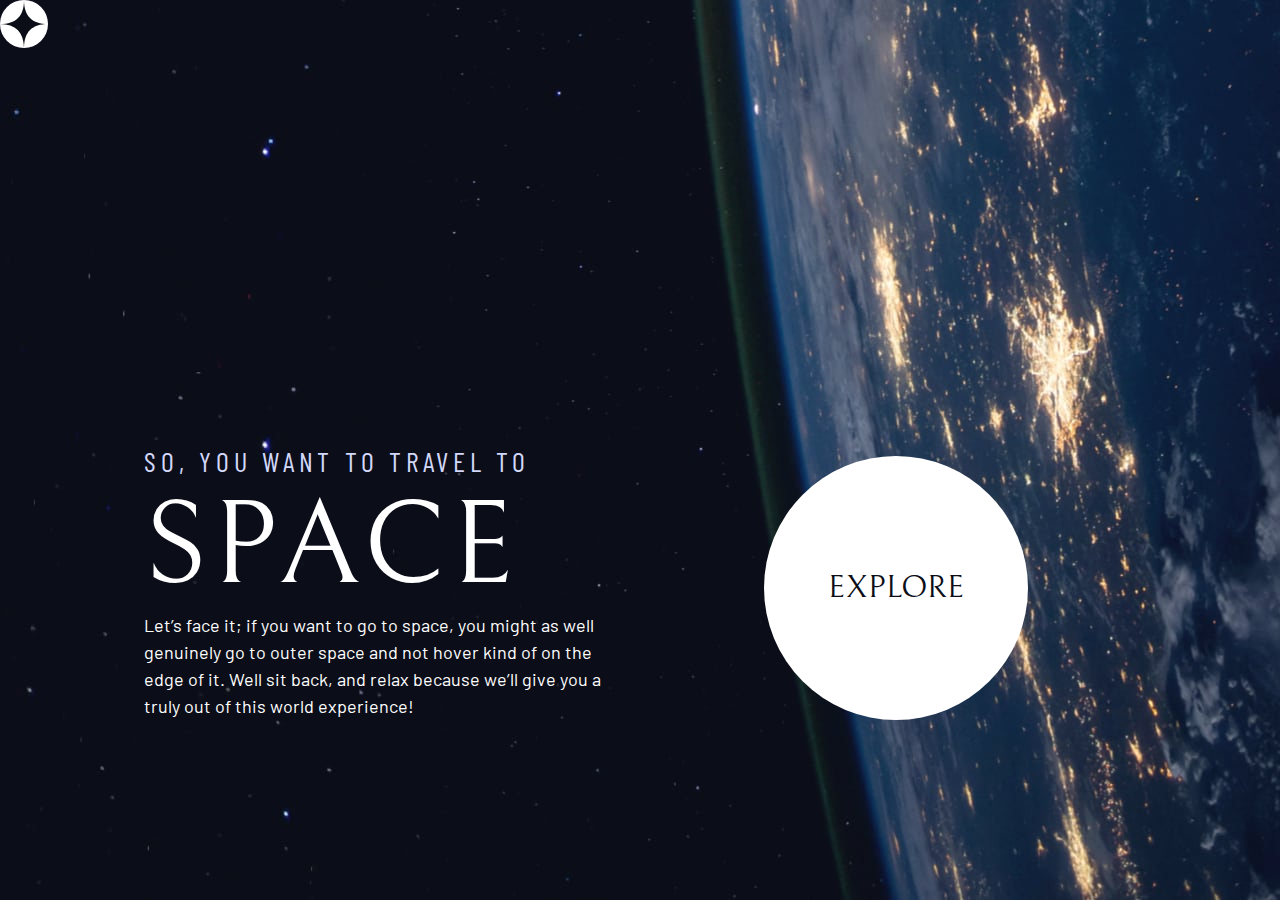
==== index.html @ d6ad4b3d "homepage" ====
<!DOCTYPE html>
<html lang="en">
<head>
  <meta charset="UTF-8">
  <meta name="viewport" content="width=device-width, initial-scale=1.0">

  <link rel="icon" type="image/png" sizes="32x32" href="./assets/favicon-32x32.png">
  <!-- Google fonts -->
  <link rel="preconnect" href="https://fonts.googleapis.com">
  <link rel="preconnect" href="https://fonts.gstatic.com" crossorigin>
  <link href="https://fonts.googleapis.com/css2?family=Barlow+Condensed:wght@400;700&family=Bellefair&family=Barlow:wght@400;700&display=swap"
      rel="stylesheet">
      
  <!-- Our custom CSS -->
  <link rel="stylesheet" href="index.css">
  <title>Frontend Mentor | Space tourism website</title>
</head>
<body class="home">
  
  <header class="primary-header flex">
    <div>
      <img src="./assets/shared/logo.svg" alt="space tourism logo" class="logo">
    </div>
    <!-- <nav>
        <ul class="primary-navigation underline-indicators flex">
            <li class="active"><a class="ff-sans-cond uppercase text-white letter-spacing-2" href="index.html"><span>00</span>Home</a>
            <li><a class="ff-sans-cond uppercase text-white letter-spacing-2" href="destination.html"><span>01</span>Destination</a>
            <li><a class="ff-sans-cond uppercase text-white letter-spacing-2" href="crew.html"><span>02</span>Crew</a>
            <li><a class="ff-sans-cond uppercase text-white letter-spacing-2" href="technology.html"><span>03</span>Technology</a>
        </ul>
    </nav> -->
  </header>

  <div class="grid-container grid-container--home">
    <div>
      <h1 class="text-accent fs-500 ff-sans-cond uppercase letter-spacing-1">So, you want to travel to
      <span class="d-block fs-900 ff-serif text-white">Space</span></h1>
      
      <p>Let’s face it; if you want to go to space, you might as well genuinely go to 
      outer space and not hover kind of on the edge of it. Well sit back, and relax 
      because we’ll give you a truly out of this world experience! </p>
    </div>
    <div>
      <a href="#" class="large-button uppercase ff-serif text-dark bg-white">Explore</a>
    </div>
  </div>

</body>
</html>
---- index.css ----
/* ------------------- */
/* Custom properties   */
/* ------------------- */

:root {
    /* colors */
    --clr-dark: 230 35% 7%;
    --clr-light: 231 77% 90%;
    --clr-white: 0 0% 100%;
    
    /* font-sizes */
    --fs-900: clamp(5rem, 8vw + 1rem, 9.375rem);
    --fs-800: 3.5rem;
    --fs-700: 1.5rem;
    --fs-600: 1rem;
    --fs-500: 1.75rem;
    --fs-400: 0.9375rem;
    --fs-300: 1rem;
    --fs-200: 0.875rem;
    
    /* font-families */
    --ff-serif: "Bellefair", serif;
    --ff-sans-cond: "Barlow Condensed", sans-serif;
    --ff-sans-normal: "Barlow", sans-serif;
}

@media (min-width: 35em) {
    :root {
        --fs-800: 5rem;
        --fs-700: 2.5rem;
        --fs-600: 1.5rem;
        --fs-400: 1rem;
    }
}

@media (min-width: 45em) {
    :root {
        /* font-sizes */
        --fs-800: 6.25rem;
        --fs-700: 3.5rem;
        --fs-600: 2rem;
        --fs-400: 1.125rem;
    }
}


/* ------------------- */
/* Reset               */
/* ------------------- */

/* https://piccalil.li/blog/a-modern-css-reset/ */

/* Box sizing */
*,
*::before,
*::after {
    box-sizing: border-box;
}

/* Reset margins */
body,
h1,
h2,
h3,
h4,
h5,
p,
figure,
picture {
    margin: 0; 
}

h1,
h2,
h3,
h4,
h5,
h6,
p {
    font-weight: 400;
}

/* set up the body */
body {
    font-family: var(--ff-sans-normal);
    font-size: var(--fs-400);
    color: hsl( var(--clr-white) );
    background-color: hsl( var(--clr-dark) );
    line-height: 1.5;
    min-height: 100vh;
    
    display: grid;
    grid-template-rows: min-content 1fr;
}

/* make images easier to work with */
img,
picutre {
    max-width: 100%;
    display: block;
}

/* make form elements easier to work with */
input,
button,
textarea,
select {
    font: inherit;
}

/* remove animations for people who've turned them off */
@media (prefers-reduced-motion: reduce) {  
  *,
  *::before,
  *::after {
    animation-duration: 0.01ms !important;
    animation-iteration-count: 1 !important;
    transition-duration: 0.01ms !important;
    scroll-behavior: auto !important;
  }
}


/* ------------------- */
/* Utility classes     */
/* ------------------- */

/* general */

.flex {
    display: flex;
    gap: var(--gap, 1rem);
}

.grid {
    display: grid;
    gap: var(--gap, 1rem);
}

.d-block {
    display: block;
}

.flow > *:where(:not(:first-child)) {
    margin-top: var(--flow-space, 1rem);
}

.container {
    padding-inline: 2em;
    margin-inline: auto;
    max-width: 80rem;
}

.grid-container {
    text-align: center;
    display: grid;
    place-items: center;
    padding-inline: 1rem;

}

.grid-container * {
    max-width: 50ch;
}

@media (min-width: 45em) {
    .grid-container {
        text-align: left;
        column-gap: var(--container-gap, 2rem);
        grid-template-columns: minmax(1rem, 1fr) repeat(2, minmax(0, 30rem)) minmax(1rem, 1fr);
    }
    
    .grid-container > *:first-child {
        grid-column: 2;
    }

    .grid-container > *:last-child {
        grid-column: 3;
    }
    
    .grid-container--home {
        padding-bottom: max(6rem, 20vh);
        align-items: end;
    }
}


.sr-only {
  position: absolute; 
  width: 1px;
  height: 1px;
  padding: 0;
  margin: -1px; 
  overflow: hidden;
  clip: rect(0, 0, 0, 0);
  white-space: nowrap; /* added line */
  border: 0;
}

/* colors */

.bg-dark { background-color: hsl( var(--clr-dark) );}
.bg-accent { background-color: hsl( var(--clr-light) );}
.bg-white { background-color: hsl( var(--clr-white) );}

.text-dark { color: hsl( var(--clr-dark) );}
.text-accent { color: hsl( var(--clr-light) );}
.text-white { color: hsl( var(--clr-white) );}

/* typography */

.ff-serif { font-family: var(--ff-serif); } 
.ff-sans-cond { font-family: var(--ff-sans-cond); } 
.ff-sans-normal { font-family: var(--ff-sans-normal); } 

.letter-spacing-1 { letter-spacing: 4.75px; } 
.letter-spacing-2 { letter-spacing: 2.7px; } 
.letter-spacing-3 { letter-spacing: 2.35px; } 

.uppercase { text-transform: uppercase; }

.fs-900 { font-size: var(--fs-900); }
.fs-800 { font-size: var(--fs-800); }
.fs-700 { font-size: var(--fs-700); }
.fs-600 { font-size: var(--fs-600); }
.fs-500 { font-size: var(--fs-500); }
.fs-400 { font-size: var(--fs-400); }
.fs-300 { font-size: var(--fs-300); }
.fs-200 { font-size: var(--fs-200); }

.fs-900,
.fs-800,
.fs-700,
.fs-600 {
    line-height: 1.1;
}

.numbered-title {
    font-family: var(--ff-sans-cond);
    font-size: var(--fs-500);
    text-transform: uppercase;
    letter-spacing: 4.72px; 
}

.numbered-title span {
    margin-right: .5em;
    font-weight: 700;
    color: hsl( var(--clr-white) / .25);
}


/* ------------------- */
/* Compontents         */
/* ------------------- */

.large-button {
    font-size: 2rem;
    position: relative;
    z-index: 1;
    display: inline-grid;
    place-items: center;
    padding: 0 2em;
    border-radius: 50%;
    aspect-ratio: 1;
    text-decoration: none;
}

.large-button::after {
    content: '';
    position: absolute;
    z-index: -1;
    width: 100%;
    height: 100%;
    background: hsl( var(--clr-white) / .1);
    border-radius: 50%;
    opacity: 0;
    transition: opacity 500ms linear, transform 750ms ease-in-out;
}
 
.large-button:hover::after,
.large-button:focus::after {
    opacity: 1;
    transform: scale(1.5);
}

.primary-navigation {
    --gap: 8rem;
    --underline-gap: 2rem;
    list-style: none;
    padding: 0;
    margin: 0;
}

.primary-navigation a {
    text-decoration: none;
}

.primary-navigation a > span {
    font-weight: 700;
    margin-right: .5em;
}

.underline-indicators > * {
    cursor: pointer;
    padding: var(--underline-gap, 1rem) 0;
    border: 0;
    border-bottom: .2rem solid hsl( var(--clr-white) / 0 );
}

.underline-indicators > *:hover,
.underline-indicators > *:focus {
    border-color: hsl( var(--clr-white) / .5);
}

.underline-indicators > .active,
.underline-indicators > [aria-selected="true"] {
    color: hsl( var(--clr-white) / 1);
    border-color: hsl( var(--clr-white) / 1); 
}

.tab-list {
    --gap: 2rem;
}

.dot-indicators > * {
    cursor: pointer;
    border: 0;
    border-radius: 50%;
    padding: .5em;
    background-color: hsl( var(--clr-white) / .25);
}
 
.dot-indicators > *:hover,
.dot-indicators > *:focus { 
    background-color: hsl( var(--clr-white) / .5);
}

.dot-indicators > [aria-selected="true"] {
    background-color: hsl( var(--clr-white) / 1); 
}


/* ----------------------------- */
/* Page specific background      */
/* ----------------------------- */
body {
    background-size: cover;
    background-position: bottom center;
}
/* home */
.home {
    background-image: url(./assets/home/background-home-mobile.jpg);
}

@media (min-width: 35rem) {
    .home {
        background-position: center center;
        background-image: url(./assets/home/background-home-tablet.jpg);
    }
}

@media (min-width: 45rem) {
    .home {
        background-image: url(./assets/home/background-home-desktop.jpg);
    }
}
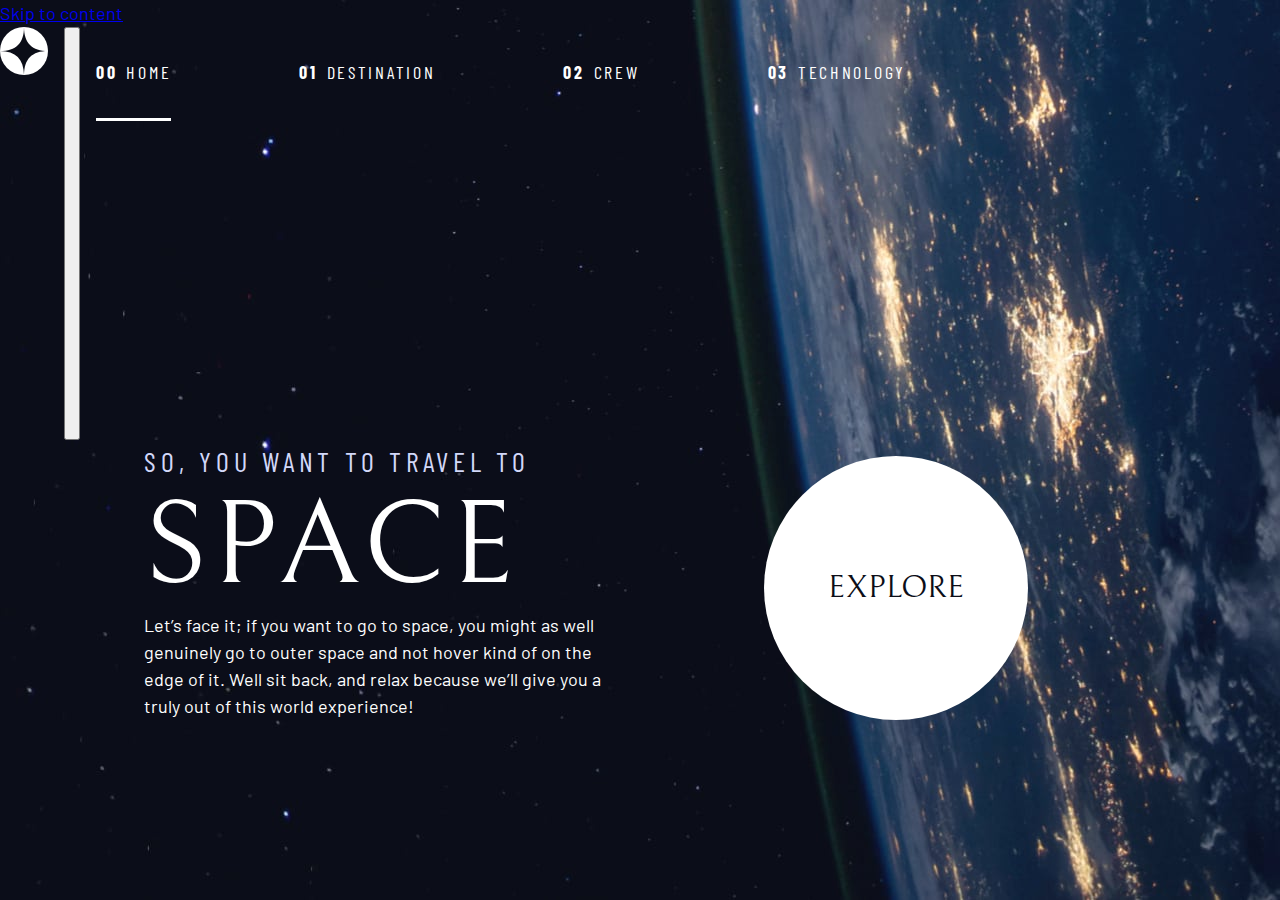
==== commit d1d1e63a: "navlinks" ====
--- a/index.html
+++ b/index.html
@@ -1,49 +1,97 @@
 <!DOCTYPE html>
 <html lang="en">
-<head>
-  <meta charset="UTF-8">
-  <meta name="viewport" content="width=device-width, initial-scale=1.0">
+  <head>
+    <meta charset="UTF-8" />
+    <meta name="viewport" content="width=device-width, initial-scale=1.0" />
 
-  <link rel="icon" type="image/png" sizes="32x32" href="./assets/favicon-32x32.png">
-  <!-- Google fonts -->
-  <link rel="preconnect" href="https://fonts.googleapis.com">
-  <link rel="preconnect" href="https://fonts.gstatic.com" crossorigin>
-  <link href="https://fonts.googleapis.com/css2?family=Barlow+Condensed:wght@400;700&family=Bellefair&family=Barlow:wght@400;700&display=swap"
-      rel="stylesheet">
-      
-  <!-- Our custom CSS -->
-  <link rel="stylesheet" href="index.css">
-  <title>Frontend Mentor | Space tourism website</title>
-</head>
-<body class="home">
-  
-  <header class="primary-header flex">
-    <div>
-      <img src="./assets/shared/logo.svg" alt="space tourism logo" class="logo">
-    </div>
-    <!-- <nav>
-        <ul class="primary-navigation underline-indicators flex">
-            <li class="active"><a class="ff-sans-cond uppercase text-white letter-spacing-2" href="index.html"><span>00</span>Home</a>
-            <li><a class="ff-sans-cond uppercase text-white letter-spacing-2" href="destination.html"><span>01</span>Destination</a>
-            <li><a class="ff-sans-cond uppercase text-white letter-spacing-2" href="crew.html"><span>02</span>Crew</a>
-            <li><a class="ff-sans-cond uppercase text-white letter-spacing-2" href="technology.html"><span>03</span>Technology</a>
+    <link
+      rel="icon"
+      type="image/png"
+      sizes="32x32"
+      href="./assets/favicon-32x32.png"
+    />
+    <!-- Google fonts -->
+    <link rel="preconnect" href="https://fonts.googleapis.com" />
+    <link rel="preconnect" href="https://fonts.gstatic.com" crossorigin />
+    <link
+      href="https://fonts.googleapis.com/css2?family=Barlow+Condensed:wght@400;700&family=Bellefair&family=Barlow:wght@400;700&display=swap"
+      rel="stylesheet"
+    />
+
+    <!-- Our custom CSS -->
+    <link rel="stylesheet" href="index.css" />
+    <title>Frontend Mentor | Space tourism website</title>
+  </head>
+  <body class="home">
+    <a class="skip-to-content " href="#main">Skip to content</a>
+    <header class="primary-header flex">
+      <div>
+        <img
+          src="./assets/shared/logo.svg"
+          alt="space tourism logo"
+          class="logo"
+        />
+      </div>
+      <button class="mobile-nav-toggle" aria-controls="primary-navigation">
+        <span class="sr-only" aria-expanded="false">Menu</span>
+      </button>
+      <nav>
+        <ul
+          id="primary-navigation"
+          class="primary-navigation underline-indicators flex"
+        >
+          <li class="active">
+            <a
+              class="ff-sans-cond uppercase text-white letter-spacing-2"
+              href="index.html"
+              ><span aria-hidden="true">00</span>Home</a
+            >
+          </li>
+          <li>
+            <a
+              class="ff-sans-cond uppercase text-white letter-spacing-2"
+              href="destination-moon.html"
+              ><span aria-hidden="true">01</span>Destination</a
+            >
+          </li>
+          <li>
+            <a
+              class="ff-sans-cond uppercase text-white letter-spacing-2"
+              href="crew-commander.html"
+              ><span aria-hidden="true">02</span>Crew</a
+            >
+          </li>
+          <li>
+            <a
+              class="ff-sans-cond uppercase text-white letter-spacing-2"
+              href="technology.html"
+              ><span aria-hidden="true">03</span>Technology</a
+            >
+          </li>
         </ul>
-    </nav> -->
-  </header>
+      </nav>
+    </header>
 
-  <div class="grid-container grid-container--home">
-    <div>
-      <h1 class="text-accent fs-500 ff-sans-cond uppercase letter-spacing-1">So, you want to travel to
-      <span class="d-block fs-900 ff-serif text-white">Space</span></h1>
-      
-      <p>Let’s face it; if you want to go to space, you might as well genuinely go to 
-      outer space and not hover kind of on the edge of it. Well sit back, and relax 
-      because we’ll give you a truly out of this world experience! </p>
-    </div>
-    <div>
-      <a href="#" class="large-button uppercase ff-serif text-dark bg-white">Explore</a>
-    </div>
-  </div>
+    <main id="main" class="grid-container grid-container--home">
+      <div>
+        <h1 class="text-accent fs-500 ff-sans-cond uppercase letter-spacing-1">
+          So, you want to travel to
+          <span class="d-block fs-900 ff-serif text-white">Space</span>
+        </h1>
 
-</body>
-</html>+        <p>
+          Let’s face it; if you want to go to space, you might as well genuinely
+          go to outer space and not hover kind of on the edge of it. Well sit
+          back, and relax because we’ll give you a truly out of this world
+          experience!
+        </p>
+      </div>
+      <div>
+        <a href="#" class="large-button uppercase ff-serif text-dark bg-white"
+          >Explore</a
+        >
+      </div>
+    </main>
+    <script src="index.js"></script>
+  </body>
+</html>
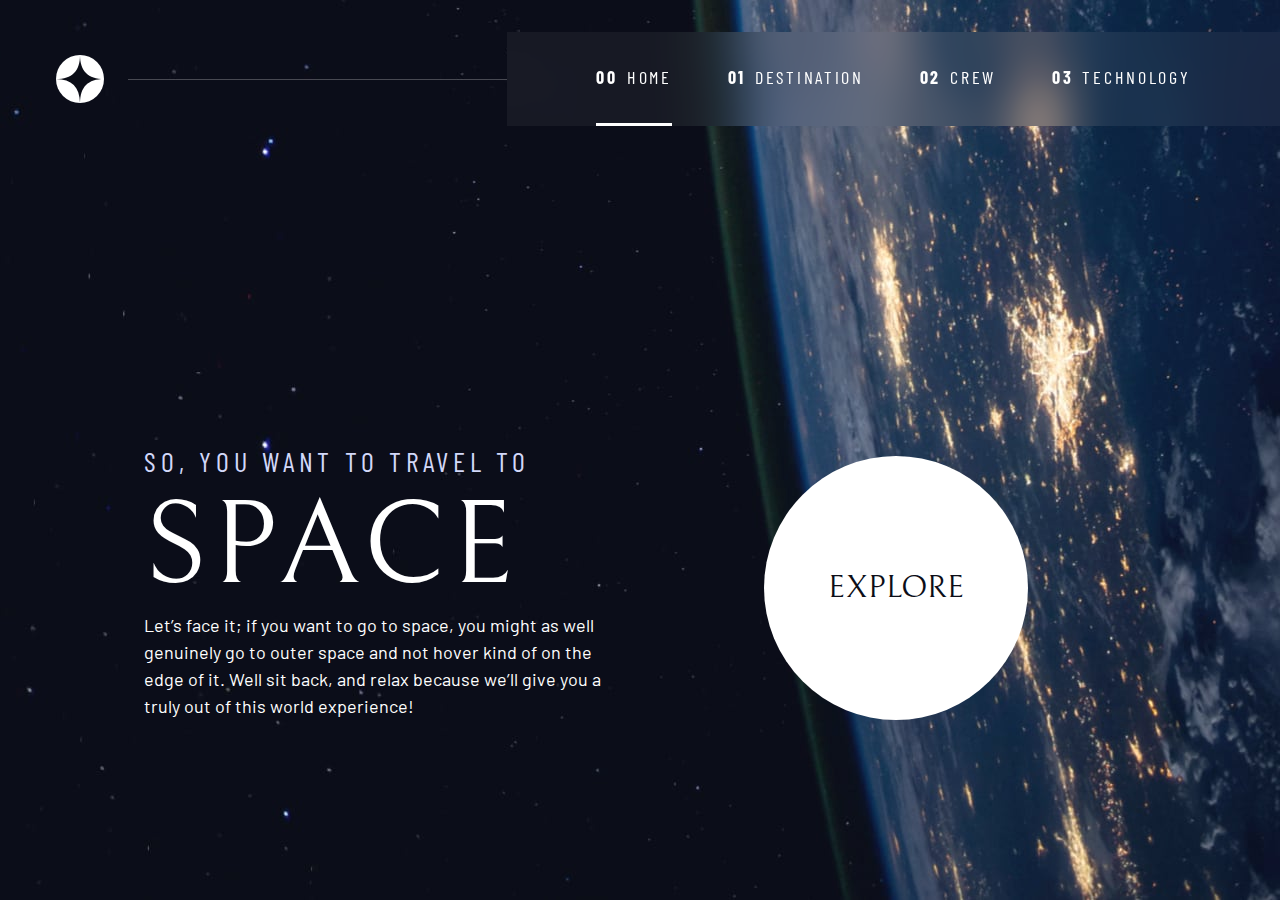
==== commit 72336231: "destination and crew pages" ====
--- a/index.html
+++ b/index.html
@@ -23,7 +23,7 @@
     <title>Frontend Mentor | Space tourism website</title>
   </head>
   <body class="home">
-    <a class="skip-to-content " href="#main">Skip to content</a>
+    <a class="skip-to-content" href="#main">Skip to content</a>
     <header class="primary-header flex">
       <div>
         <img
@@ -50,14 +50,14 @@
           <li>
             <a
               class="ff-sans-cond uppercase text-white letter-spacing-2"
-              href="destination-moon.html"
+              href="destination.html"
               ><span aria-hidden="true">01</span>Destination</a
             >
           </li>
           <li>
             <a
               class="ff-sans-cond uppercase text-white letter-spacing-2"
-              href="crew-commander.html"
+              href="crew.html"
               ><span aria-hidden="true">02</span>Crew</a
             >
           </li>
@@ -87,7 +87,7 @@
         </p>
       </div>
       <div>
-        <a href="#" class="large-button uppercase ff-serif text-dark bg-white"
+        <a href="destination.html" class="large-button uppercase ff-serif text-dark bg-white"
           >Explore</a
         >
       </div>
--- a/index.css
+++ b/index.css
@@ -3,46 +3,47 @@
 /* ------------------- */
 
 :root {
-    /* colors */
-    --clr-dark: 230 35% 7%;
-    --clr-light: 231 77% 90%;
-    --clr-white: 0 0% 100%;
-    
+  /* colors */
+  --clr-dark: 230 35% 7%;
+  --clr-light: 231 77% 90%;
+  --clr-white: 0 0% 100%;
+
+  /* font-sizes */
+  --fs-900: clamp(5rem, 8vw + 1rem, 9.375rem);
+  --fs-800: 3.5rem;
+  --fs-700: 1.5rem;
+  --fs-600: 1rem;
+  --fs-500: 1rem;
+  --fs-400: 0.9375rem;
+  --fs-300: 1rem;
+  --fs-200: 0.875rem;
+
+  /* font-families */
+  --ff-serif: "Bellefair", serif;
+  --ff-sans-cond: "Barlow Condensed", sans-serif;
+  --ff-sans-normal: "Barlow", sans-serif;
+}
+
+@media (min-width: 35em) {
+  :root {
+    --fs-800: 5rem;
+    --fs-700: 2.5rem;
+    --fs-600: 1.5rem;
+    --fs-500: 1.25rem;
+    --fs-400: 1rem;
+  }
+}
+
+@media (min-width: 45em) {
+  :root {
     /* font-sizes */
-    --fs-900: clamp(5rem, 8vw + 1rem, 9.375rem);
-    --fs-800: 3.5rem;
-    --fs-700: 1.5rem;
-    --fs-600: 1rem;
+    --fs-800: 6.25rem;
+    --fs-700: 3.5rem;
+    --fs-600: 2rem;
     --fs-500: 1.75rem;
-    --fs-400: 0.9375rem;
-    --fs-300: 1rem;
-    --fs-200: 0.875rem;
-    
-    /* font-families */
-    --ff-serif: "Bellefair", serif;
-    --ff-sans-cond: "Barlow Condensed", sans-serif;
-    --ff-sans-normal: "Barlow", sans-serif;
-}
-
-@media (min-width: 35em) {
-    :root {
-        --fs-800: 5rem;
-        --fs-700: 2.5rem;
-        --fs-600: 1.5rem;
-        --fs-400: 1rem;
-    }
-}
-
-@media (min-width: 45em) {
-    :root {
-        /* font-sizes */
-        --fs-800: 6.25rem;
-        --fs-700: 3.5rem;
-        --fs-600: 2rem;
-        --fs-400: 1.125rem;
-    }
-}
-
+    --fs-400: 1.125rem;
+  }
+}
 
 /* ------------------- */
 /* Reset               */
@@ -54,7 +55,7 @@
 *,
 *::before,
 *::after {
-    box-sizing: border-box;
+  box-sizing: border-box;
 }
 
 /* Reset margins */
@@ -67,7 +68,7 @@
 p,
 figure,
 picture {
-    margin: 0; 
+  margin: 0;
 }
 
 h1,
@@ -77,27 +78,29 @@
 h5,
 h6,
 p {
-    font-weight: 400;
+  font-weight: 400;
 }
 
 /* set up the body */
 body {
-    font-family: var(--ff-sans-normal);
-    font-size: var(--fs-400);
-    color: hsl( var(--clr-white) );
-    background-color: hsl( var(--clr-dark) );
-    line-height: 1.5;
-    min-height: 100vh;
-    
-    display: grid;
-    grid-template-rows: min-content 1fr;
+  font-family: var(--ff-sans-normal);
+  font-size: var(--fs-400);
+  color: hsl(var(--clr-white));
+  background-color: hsl(var(--clr-dark));
+  line-height: 1.5;
+  min-height: 100vh;
+
+  display: grid;
+  grid-template-rows: min-content 1fr;
+
+  overflow-x: hidden;
 }
 
 /* make images easier to work with */
 img,
 picutre {
-    max-width: 100%;
-    display: block;
+  max-width: 100%;
+  display: block;
 }
 
 /* make form elements easier to work with */
@@ -105,11 +108,11 @@
 button,
 textarea,
 select {
-    font: inherit;
+  font: inherit;
 }
 
 /* remove animations for people who've turned them off */
-@media (prefers-reduced-motion: reduce) {  
+@media (prefers-reduced-motion: reduce) {
   *,
   *::before,
   *::after {
@@ -120,7 +123,6 @@
   }
 }
 
-
 /* ------------------- */
 /* Utility classes     */
 /* ------------------- */
@@ -128,239 +130,571 @@
 /* general */
 
 .flex {
-    display: flex;
-    gap: var(--gap, 1rem);
+  display: flex;
+  gap: var(--gap, 1rem);
 }
 
 .grid {
-    display: grid;
-    gap: var(--gap, 1rem);
+  display: grid;
+  gap: var(--gap, 1rem);
 }
 
 .d-block {
-    display: block;
+  display: block;
 }
 
 .flow > *:where(:not(:first-child)) {
-    margin-top: var(--flow-space, 1rem);
+  margin-top: var(--flow-space, 1rem);
+}
+
+.flow--space-small {
+  --flow-space: 0.75rem;
 }
 
 .container {
-    padding-inline: 2em;
-    margin-inline: auto;
-    max-width: 80rem;
-}
-
-.grid-container {
-    text-align: center;
-    display: grid;
-    place-items: center;
-    padding-inline: 1rem;
-
-}
-
-.grid-container * {
-    max-width: 50ch;
-}
-
-@media (min-width: 45em) {
-    .grid-container {
-        text-align: left;
-        column-gap: var(--container-gap, 2rem);
-        grid-template-columns: minmax(1rem, 1fr) repeat(2, minmax(0, 30rem)) minmax(1rem, 1fr);
-    }
-    
-    .grid-container > *:first-child {
-        grid-column: 2;
-    }
-
-    .grid-container > *:last-child {
-        grid-column: 3;
-    }
-    
-    .grid-container--home {
-        padding-bottom: max(6rem, 20vh);
-        align-items: end;
-    }
-}
-
+  padding-inline: 2em;
+  margin-inline: auto;
+  max-width: 80rem;
+}
 
 .sr-only {
-  position: absolute; 
+  position: absolute;
   width: 1px;
   height: 1px;
   padding: 0;
-  margin: -1px; 
+  margin: -1px;
   overflow: hidden;
   clip: rect(0, 0, 0, 0);
   white-space: nowrap; /* added line */
   border: 0;
 }
 
+.skip-to-content {
+  position: absolute;
+  z-index: 9999;
+  background: hsl(var(--clr-white));
+  color: hsl(var(--clr-dark));
+  padding: 0.5em 1em;
+  margin-inline: auto;
+  transform: translateY(-100%);
+  transition: transform 250ms ease-in;
+}
+
+.skip-to-content:focus {
+  transform: translateY(0);
+}
+
 /* colors */
 
-.bg-dark { background-color: hsl( var(--clr-dark) );}
-.bg-accent { background-color: hsl( var(--clr-light) );}
-.bg-white { background-color: hsl( var(--clr-white) );}
-
-.text-dark { color: hsl( var(--clr-dark) );}
-.text-accent { color: hsl( var(--clr-light) );}
-.text-white { color: hsl( var(--clr-white) );}
+.bg-dark {
+  background-color: hsl(var(--clr-dark));
+}
+.bg-accent {
+  background-color: hsl(var(--clr-light));
+}
+.bg-white {
+  background-color: hsl(var(--clr-white));
+}
+
+.text-dark {
+  color: hsl(var(--clr-dark));
+}
+.text-accent {
+  color: hsl(var(--clr-light));
+}
+.text-white {
+  color: hsl(var(--clr-white));
+}
 
 /* typography */
 
-.ff-serif { font-family: var(--ff-serif); } 
-.ff-sans-cond { font-family: var(--ff-sans-cond); } 
-.ff-sans-normal { font-family: var(--ff-sans-normal); } 
-
-.letter-spacing-1 { letter-spacing: 4.75px; } 
-.letter-spacing-2 { letter-spacing: 2.7px; } 
-.letter-spacing-3 { letter-spacing: 2.35px; } 
-
-.uppercase { text-transform: uppercase; }
-
-.fs-900 { font-size: var(--fs-900); }
-.fs-800 { font-size: var(--fs-800); }
-.fs-700 { font-size: var(--fs-700); }
-.fs-600 { font-size: var(--fs-600); }
-.fs-500 { font-size: var(--fs-500); }
-.fs-400 { font-size: var(--fs-400); }
-.fs-300 { font-size: var(--fs-300); }
-.fs-200 { font-size: var(--fs-200); }
+.ff-serif {
+  font-family: var(--ff-serif);
+}
+.ff-sans-cond {
+  font-family: var(--ff-sans-cond);
+}
+.ff-sans-normal {
+  font-family: var(--ff-sans-normal);
+}
+
+.letter-spacing-1 {
+  letter-spacing: 4.75px;
+}
+.letter-spacing-2 {
+  letter-spacing: 2.7px;
+}
+.letter-spacing-3 {
+  letter-spacing: 2.35px;
+}
+
+.uppercase {
+  text-transform: uppercase;
+}
+
+.fs-900 {
+  font-size: var(--fs-900);
+}
+.fs-800 {
+  font-size: var(--fs-800);
+}
+.fs-700 {
+  font-size: var(--fs-700);
+}
+.fs-600 {
+  font-size: var(--fs-600);
+}
+.fs-500 {
+  font-size: var(--fs-500);
+}
+.fs-400 {
+  font-size: var(--fs-400);
+}
+.fs-300 {
+  font-size: var(--fs-300);
+}
+.fs-200 {
+  font-size: var(--fs-200);
+}
 
 .fs-900,
 .fs-800,
 .fs-700,
 .fs-600 {
-    line-height: 1.1;
+  line-height: 1.1;
 }
 
 .numbered-title {
-    font-family: var(--ff-sans-cond);
-    font-size: var(--fs-500);
-    text-transform: uppercase;
-    letter-spacing: 4.72px; 
+  font-family: var(--ff-sans-cond);
+  font-size: var(--fs-500);
+  text-transform: uppercase;
+  letter-spacing: 4.72px;
 }
 
 .numbered-title span {
-    margin-right: .5em;
-    font-weight: 700;
-    color: hsl( var(--clr-white) / .25);
-}
-
+  margin-right: 0.5em;
+  font-weight: 700;
+  color: hsl(var(--clr-white) / 0.25);
+}
 
 /* ------------------- */
 /* Compontents         */
 /* ------------------- */
 
 .large-button {
-    font-size: 2rem;
-    position: relative;
-    z-index: 1;
-    display: inline-grid;
-    place-items: center;
-    padding: 0 2em;
-    border-radius: 50%;
-    aspect-ratio: 1;
-    text-decoration: none;
+  font-size: 2rem;
+  position: relative;
+  z-index: 1;
+  display: inline-grid;
+  place-items: center;
+  padding: 0 2em;
+  border-radius: 50%;
+  aspect-ratio: 1;
+  text-decoration: none;
 }
 
 .large-button::after {
-    content: '';
-    position: absolute;
-    z-index: -1;
-    width: 100%;
-    height: 100%;
-    background: hsl( var(--clr-white) / .1);
-    border-radius: 50%;
-    opacity: 0;
-    transition: opacity 500ms linear, transform 750ms ease-in-out;
-}
- 
+  content: "";
+  position: absolute;
+  z-index: -1;
+  width: 100%;
+  height: 100%;
+  background: hsl(var(--clr-white) / 0.1);
+  border-radius: 50%;
+  opacity: 0;
+  transition: opacity 500ms linear, transform 750ms ease-in-out;
+}
+
 .large-button:hover::after,
 .large-button:focus::after {
-    opacity: 1;
-    transform: scale(1.5);
+  opacity: 1;
+  transform: scale(1.5);
+}
+
+/* primary-header */
+
+.logo {
+  margin: 1.5rem clamp(1.5rem, 5vw, 3.5rem);
+}
+
+.primary-header {
+  justify-content: space-between;
+  align-items: center;
 }
 
 .primary-navigation {
-    --gap: 8rem;
-    --underline-gap: 2rem;
+  --gap: clamp(1.5rem, 5vw, 3.5rem);
+  --underline-gap: 2rem;
+  list-style: none;
+  padding: 0;
+  margin: 0;
+  background: hsl(var(--clr-dark) / 0.8);
+}
+
+@supports (backdrop-filter: blur(1.5rem)) {
+  .primary-navigation {
+    background: hsl(var(--clr-white) / 0.05);
+    backdrop-filter: blur(1.5rem);
+  }
+}
+
+.primary-navigation a {
+  text-decoration: none;
+}
+
+.primary-navigation a > span {
+  font-weight: 700;
+  margin-right: 0.5em;
+}
+
+.mobile-nav-toggle {
+  display: none;
+}
+
+@media (max-width: 35rem) {
+  .primary-navigation {
+    --underline-gap: 0.5rem;
+    position: fixed;
+    z-index: 1000;
+    inset: 0 0 0 30%;
     list-style: none;
-    padding: 0;
+    padding: min(20rem, 15vh) 2rem;
     margin: 0;
-}
-
-.primary-navigation a {
-    text-decoration: none;
-}
-
-.primary-navigation a > span {
-    font-weight: 700;
-    margin-right: .5em;
+    flex-direction: column;
+    transform: translateX(100%);
+    transition: transform 500ms ease-in-out;
+  }
+
+  .primary-navigation[data-visible="true"],
+  .primary-navigation.open {
+    transform: translateX(0);
+  }
+
+  .primary-navigation.underline-indicators > .active {
+    border: 0;
+  }
+
+  .mobile-nav-toggle {
+    display: block;
+    position: absolute;
+    z-index: 2000;
+    right: 1rem;
+    top: 2rem;
+    background: transparent;
+    background-image: url(./assets/shared/icon-hamburger.svg);
+    background-repeat: no-repeat;
+    background-position: center;
+    width: 1.5rem;
+    aspect-ratio: 1;
+    border: 0;
+  }
+
+  .mobile-nav-toggle[aria-expanded="true"],
+  .mobile-nav-toggle.open {
+    background-image: url(./assets/shared/icon-close.svg);
+  }
+
+  .mobile-nav-toggle:focus-visible {
+    outline: 5px solid white;
+    outline-offset: 5px;
+  }
+}
+
+@media (min-width: 35em) {
+  .primary-navigation {
+    padding-inline: clamp(3rem, 7vw, 7rem);
+  }
+}
+
+@media (min-width: 35em) and (max-width: 44.999em) {
+  .primary-navigation a > span {
+    display: none;
+  }
+}
+
+@media (min-width: 45em) {
+  .primary-header::after {
+    content: "";
+    display: block;
+    position: relative;
+    height: 1px;
+    width: 100%;
+    margin-right: -2.5rem;
+    background: hsl(var(--clr-white) / 0.25);
+    order: 1;
+  }
+
+  nav {
+    order: 2;
+  }
+
+  .primary-navigation {
+    margin-block: 2rem;
+  }
 }
 
 .underline-indicators > * {
-    cursor: pointer;
-    padding: var(--underline-gap, 1rem) 0;
-    border: 0;
-    border-bottom: .2rem solid hsl( var(--clr-white) / 0 );
+  cursor: pointer;
+  padding: var(--underline-gap, 0.5rem) 0;
+  border: 0;
+  border-bottom: 0.2rem solid hsl(var(--clr-white) / 0);
+  background-color: transparent;
 }
 
 .underline-indicators > *:hover,
 .underline-indicators > *:focus {
-    border-color: hsl( var(--clr-white) / .5);
+  border-color: hsl(var(--clr-white) / 0.5);
 }
 
 .underline-indicators > .active,
 .underline-indicators > [aria-selected="true"] {
-    color: hsl( var(--clr-white) / 1);
-    border-color: hsl( var(--clr-white) / 1); 
+  color: hsl(var(--clr-white) / 1);
+  border-color: hsl(var(--clr-white) / 1);
 }
 
 .tab-list {
-    --gap: 2rem;
+  --gap: 2rem;
 }
 
 .dot-indicators > * {
-    cursor: pointer;
-    border: 0;
-    border-radius: 50%;
-    padding: .5em;
-    background-color: hsl( var(--clr-white) / .25);
-}
- 
+  cursor: pointer;
+  border: 0;
+  border-radius: 50%;
+  padding: 0.5em;
+  background-color: hsl(var(--clr-white) / 0.25);
+}
+
 .dot-indicators > *:hover,
-.dot-indicators > *:focus { 
-    background-color: hsl( var(--clr-white) / .5);
+.dot-indicators > *:focus {
+  background-color: hsl(var(--clr-white) / 0.5);
 }
 
 .dot-indicators > [aria-selected="true"] {
-    background-color: hsl( var(--clr-white) / 1); 
-}
-
+  background-color: hsl(var(--clr-white) / 1);
+}
 
 /* ----------------------------- */
 /* Page specific background      */
 /* ----------------------------- */
 body {
-    background-size: cover;
-    background-position: bottom center;
+  background-size: cover;
+  background-position: bottom center;
 }
 /* home */
 .home {
-    background-image: url(./assets/home/background-home-mobile.jpg);
+  background-image: url(./assets/home/background-home-mobile.jpg);
 }
 
 @media (min-width: 35rem) {
-    .home {
-        background-position: center center;
-        background-image: url(./assets/home/background-home-tablet.jpg);
-    }
+  .home {
+    background-position: center center;
+    background-image: url(./assets/home/background-home-tablet.jpg);
+  }
 }
 
 @media (min-width: 45rem) {
-    .home {
-        background-image: url(./assets/home/background-home-desktop.jpg);
-    }
-}+  .home {
+    background-image: url(./assets/home/background-home-desktop.jpg);
+  }
+}
+
+/* destination */
+.destination {
+  background-image: url(./assets/destination/background-destination-mobile.jpg);
+}
+
+@media (min-width: 35rem) {
+  .destination {
+    background-position: center center;
+    background-image: url(./assets/destination/background-destination-tablet.jpg);
+  }
+}
+
+@media (min-width: 45rem) {
+  .destination {
+    background-image: url(./assets/destination/background-destination-desktop.jpg);
+  }
+}
+
+/* crew */
+.crew {
+  background-image: url(./assets/crew/background-crew-mobile.jpg);
+}
+
+@media (min-width: 35rem) {
+  .crew {
+    background-position: center center;
+    background-image: url(./assets/crew/background-crew-tablet.jpg);
+  }
+}
+
+@media (min-width: 45rem) {
+  .crew {
+    background-image: url(./assets/crew/background-crew-desktop.jpg);
+  }
+}
+
+/* ----------------------------- */
+/* Layout                        */
+/* ----------------------------- */
+
+.grid-container {
+  text-align: center;
+  display: grid;
+  place-items: center;
+  padding-inline: 1rem;
+  padding-bottom: 4rem;
+}
+
+.grid-container p:not([class]) {
+  max-width: 50ch;
+}
+
+.numbered-title {
+  grid-area: title;
+}
+
+/* destination layout */
+
+.grid-container--destination {
+  --flow-space: 2rem;
+  grid-template-areas:
+    "title"
+    "image"
+    "tabs"
+    "content";
+}
+
+.grid-container--destination > picture {
+  grid-area: image;
+  max-width: 60%;
+  align-self: start;
+}
+
+.grid-container--destination > .tab-list {
+  grid-area: tabs;
+}
+
+.grid-container--destination > .destination-info {
+  grid-area: content;
+}
+
+.destination-meta {
+  flex-direction: column;
+  border-top: 1px solid hsl(var(--clr-white) / 0.1);
+  padding-top: 2.5rem;
+  margin-top: 2.5rem;
+}
+
+.destination-meta p {
+  font-size: 1.75rem;
+}
+
+/* crew layout */
+
+.grid-container--crew {
+  --flow-space: 2rem;
+  grid-template-areas:
+    "title"
+    "image"
+    "tabs"
+    "content";
+}
+
+.grid-container--crew > picture {
+  grid-area: image;
+  max-width: 60%;
+  border-bottom: 1px solid hsl(var(--clr-white) / 0.1);
+}
+
+.grid-container--crew > .dot-indicators {
+  grid-area: tabs;
+}
+
+.grid-container--crew > .crew-details {
+  grid-area: content;
+}
+.crew-details h2 {
+  opacity: 0.5;
+}
+
+@media (min-width: 35em) {
+  .numbered-title {
+    justify-self: start;
+    margin-top: 2rem;
+  }
+
+  .destination-meta {
+    flex-direction: row;
+    justify-content: space-evenly;
+  }
+
+  .grid-container--crew {
+    padding-bottom: 0;
+    grid-template-areas:
+      "title"
+      "content"
+      "tabs"
+      "image";
+  }
+}
+
+@media (min-width: 45em) {
+  .grid-container {
+    text-align: left;
+    column-gap: var(--container-gap, 2rem);
+    grid-template-columns: minmax(1rem, 1fr) repeat(2, minmax(0, 30rem)) minmax(
+        1rem,
+        1fr
+      );
+  }
+
+  .grid-container--home {
+    padding-bottom: max(6rem, 20vh);
+    align-items: end;
+  }
+
+  .grid-container--home > *:first-child {
+    grid-column: 2;
+  }
+
+  .grid-container--home > *:last-child {
+    grid-column: 3;
+  }
+
+  .grid-container--destination {
+    justify-items: start;
+    align-content: start;
+    grid-template-areas:
+      ". title title ."
+      ". image tabs ."
+      ". image content .";
+  }
+
+  .grid-container--destination > picture {
+    max-width: 90%;
+  }
+
+  .destination-meta {
+    --gap: min(6vw, 6rem);
+    justify-content: start;
+  }
+
+  .grid-container--crew {
+    grid-template-columns: minmax(1rem, 1fr) minmax(0, 37rem) minmax(0, 23rem) minmax(
+        1rem,
+        1fr
+      );
+    justify-items: start;
+    grid-template-areas:
+      ". title title ."
+      ". content image ."
+      ". tabs image .";
+  }
+
+  .grid-container--crew > picture {
+    
+    align-items: end;
+    max-width: 100%;
+  }
+}
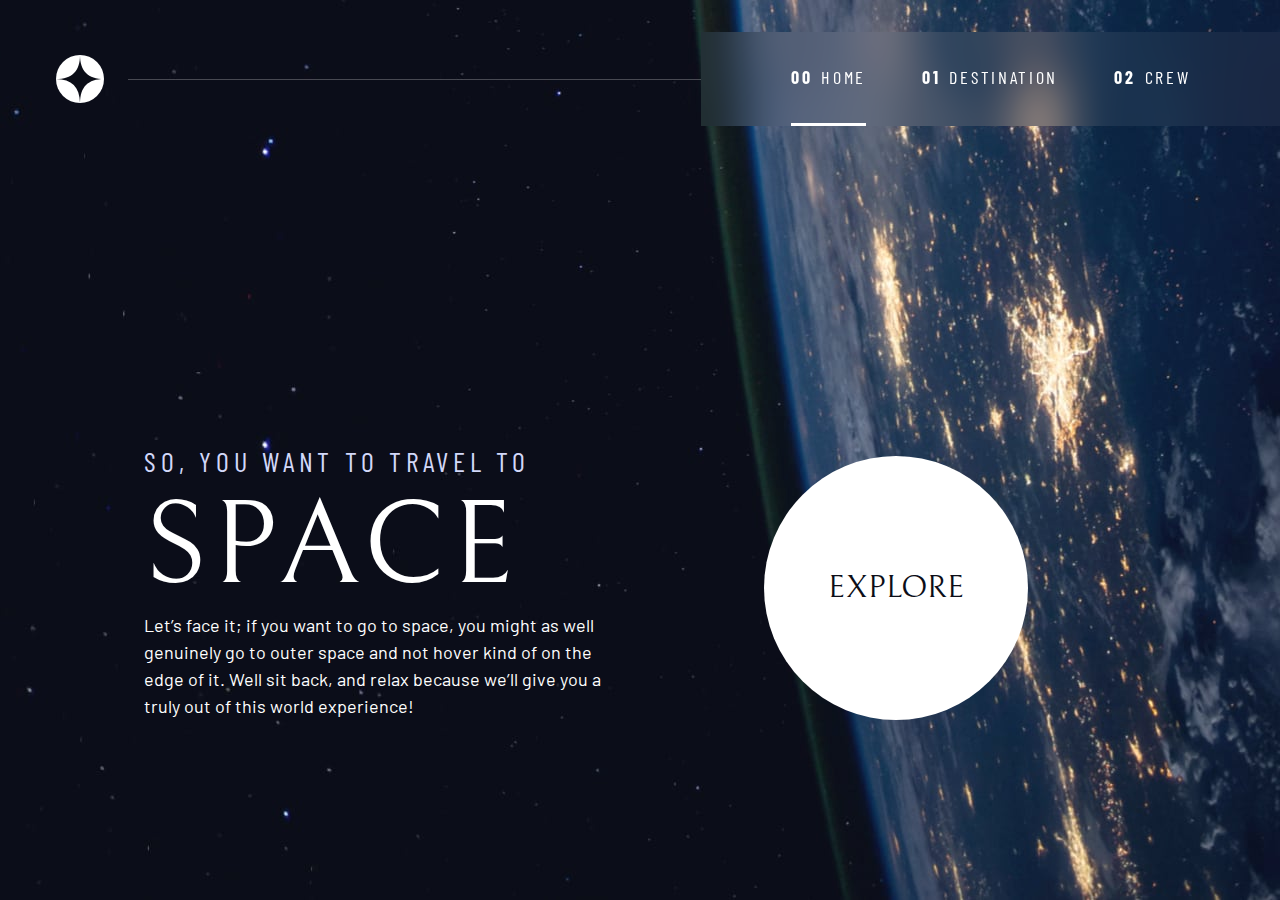
==== commit da0dffe5: "fixed" ====
--- a/index.html
+++ b/index.html
@@ -61,13 +61,7 @@
               ><span aria-hidden="true">02</span>Crew</a
             >
           </li>
-          <li>
-            <a
-              class="ff-sans-cond uppercase text-white letter-spacing-2"
-              href="technology.html"
-              ><span aria-hidden="true">03</span>Technology</a
-            >
-          </li>
+          
         </ul>
       </nav>
     </header>
